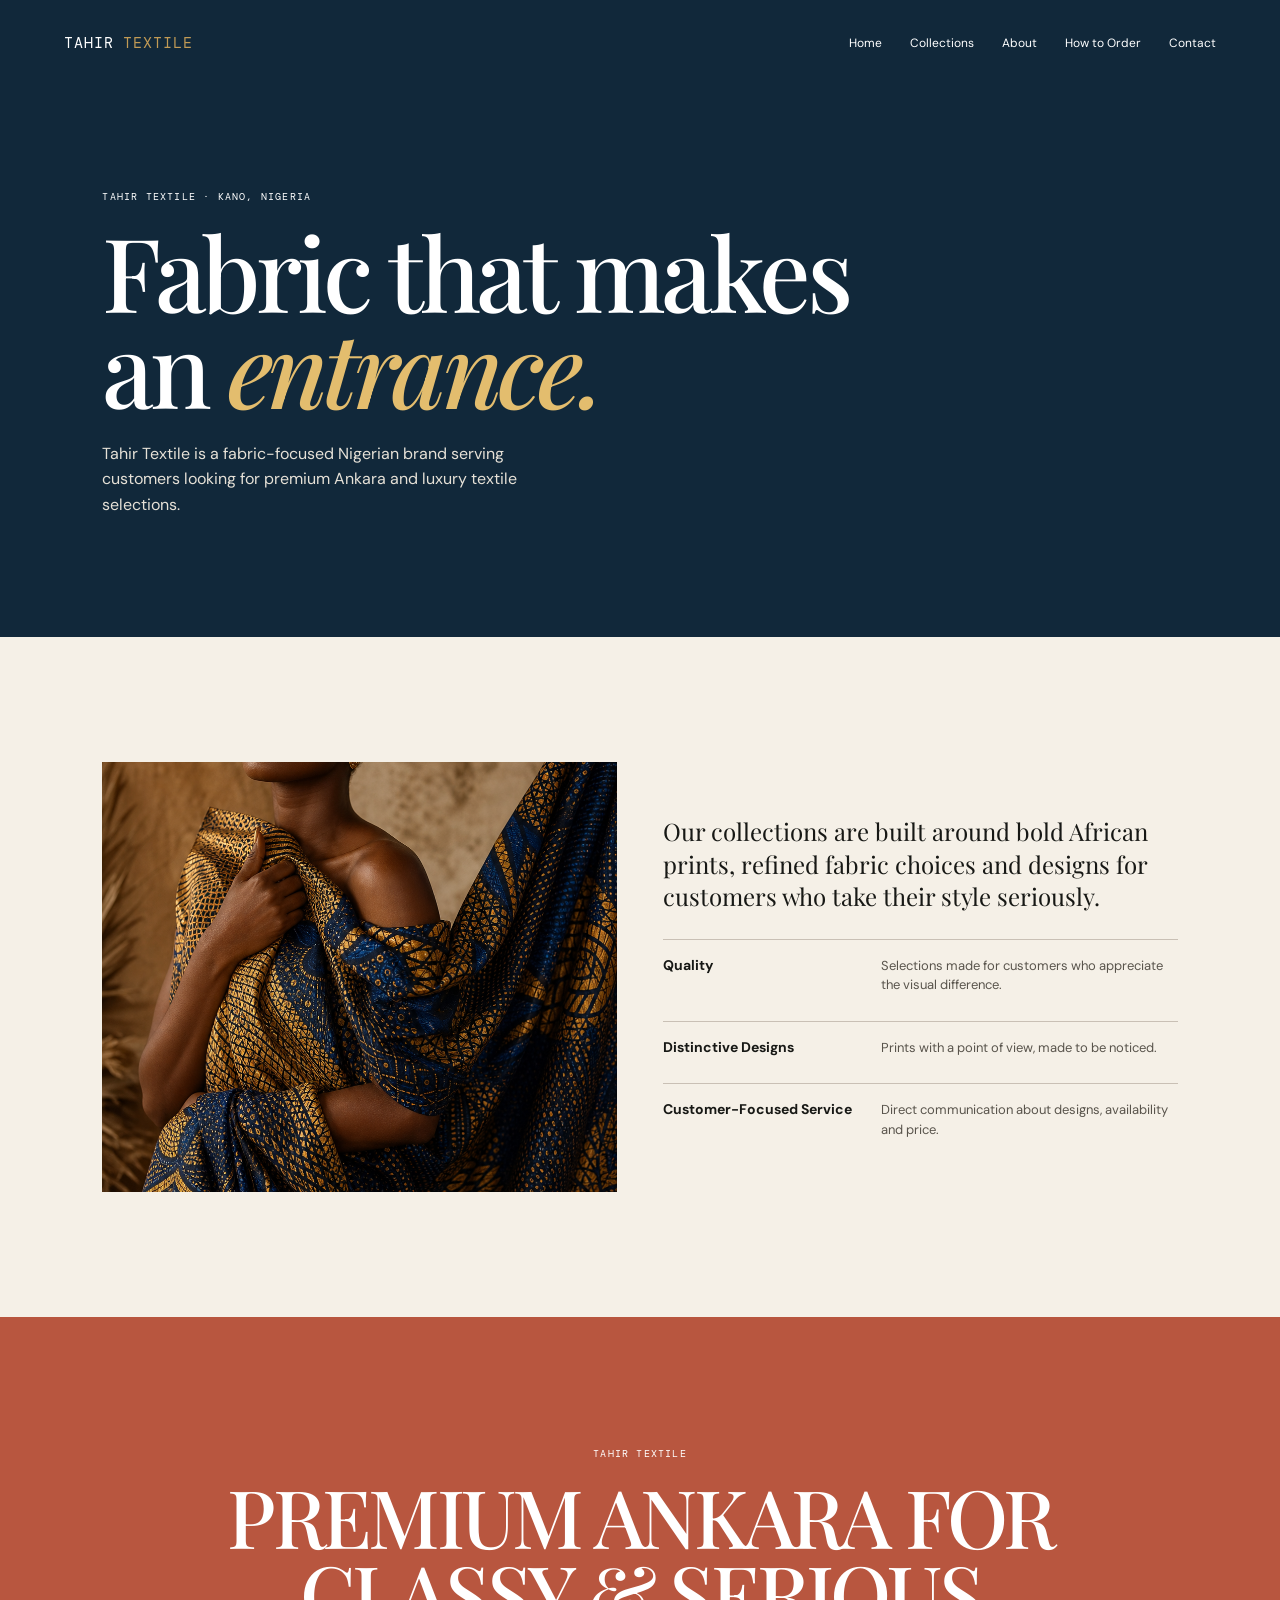
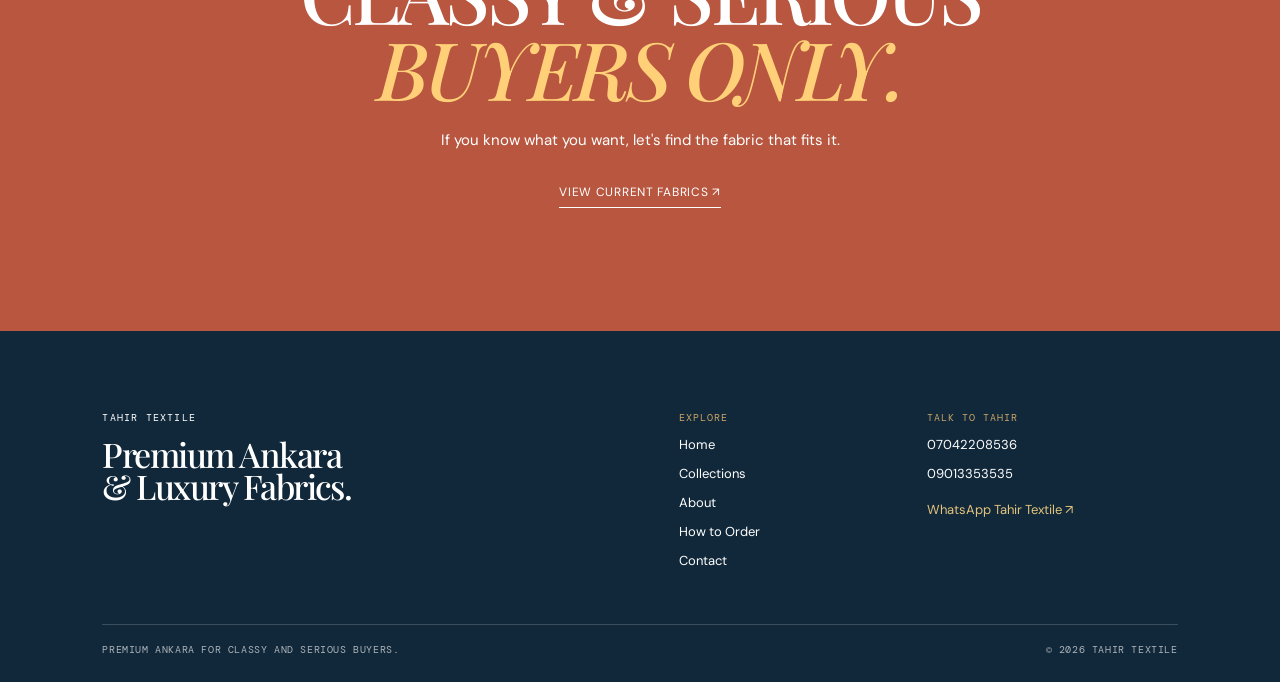
==== about.html @ 0019758d "Initial commit" ====
<!doctype html><html lang="en"><head><meta charset="utf-8"><meta name="viewport" content="width=device-width,initial-scale=1"><title>About | Tahir Textile</title><meta name="description" content="Learn about Tahir Textile's premium Ankara and luxury fabric point of view."><link rel="stylesheet" href="css/styles.css"></head><body><header class="header"><a href="index.html" class="brand">TAHIR <i>TEXTILE</i></a><nav class="desktop-nav"><a href="index.html">Home</a><a href="collections.html">Collections</a><a href="about.html">About</a><a href="how-to-order.html">How to Order</a><a href="contact.html">Contact</a></nav><button class="menu-button" aria-label="Open menu" aria-expanded="false"><b></b><b></b></button></header><div class="menu-layer"><aside class="mobile-menu"><div class="menu-top"><span class="brand">TAHIR <i>TEXTILE</i></span><button class="menu-close" aria-label="Close menu">×</button></div><nav><a href="index.html">Home <span>↗</span></a><a href="collections.html">Collections <span>↗</span></a><a href="about.html">About <span>↗</span></a><a href="how-to-order.html">How to Order <span>↗</span></a><a href="contact.html">Contact <span>↗</span></a></nav></aside></div><main><section class="page-hero"><p class="eyebrow">Tahir Textile · Kano, Nigeria</p><h1>Fabric that makes<br>an <em>entrance.</em></h1><p>Tahir Textile is a fabric-focused Nigerian brand serving customers looking for premium Ankara and luxury textile selections.</p></section><section class="about-grid"><div class="about-image"></div><div><p>Our collections are built around bold African prints, refined fabric choices and designs for customers who take their style seriously.</p><div class="belief"><b>Quality</b><span>Selections made for customers who appreciate the visual difference.</span></div><div class="belief"><b>Distinctive Designs</b><span>Prints with a point of view, made to be noticed.</span></div><div class="belief"><b>Customer-Focused Service</b><span>Direct communication about designs, availability and price.</span></div></div></section><section class="signature"><p class="eyebrow">Tahir Textile</p><h2>PREMIUM ANKARA FOR<br>CLASSY & SERIOUS<br><em>BUYERS ONLY.</em></h2><p>If you know what you want, let's find the fabric that fits it.</p><a class="text-link" href="collections.html">View current fabrics <span>↗</span></a></section></main><footer><div class="footer-main"><div><p class="eyebrow">TAHIR TEXTILE</p><h2>Premium Ankara<br>& Luxury Fabrics.</h2></div><div><p class="footer-label">Explore</p><a href="index.html">Home</a><a href="collections.html">Collections</a><a href="about.html">About</a><a href="how-to-order.html">How to Order</a><a href="contact.html">Contact</a></div><div><p class="footer-label">Talk to Tahir</p><a href="tel:07042208536">07042208536</a><a href="tel:09013353535">09013353535</a><a class="footer-wa" target="_blank" href="https://wa.me/2347042208536?text=Hello%20Tahir%20Textile%2C%20I%27m%20interested%20in%20your%20premium%20Ankara%20fabrics.%20Please%20send%20me%20your%20available%20designs%20and%20current%20prices.">WhatsApp Tahir Textile ↗</a></div></div><div class="footer-bottom"><span>Premium Ankara for classy and serious buyers.</span><span>© <span data-year></span> Tahir Textile</span></div></footer><script src="js/main.js"></script></body></html>
---- css/styles.css ----
@import url('https://fonts.googleapis.com/css2?family=DM+Mono&family=DM+Sans:wght@400;500;600&family=Playfair+Display:ital,wght@0,500;0,600;1,500;1,600&display=swap');

:root{--ink:#171815;--indigo:#11283a;--cream:#f5f0e7;--gold:#c29b55;--terra:#b8563f}*{box-sizing:border-box}html{scroll-behavior:smooth}body{margin:0;background:var(--cream);color:var(--ink);font-family:"DM Sans",sans-serif}a{color:inherit;text-decoration:none}h1,h2,h3,p{margin:0}h1,h2{font-family:"Playfair Display",serif;font-weight:500;line-height:.94;letter-spacing:-.045em}em{font-weight:500}.eyebrow{font:10px "DM Mono";text-transform:uppercase;letter-spacing:.12em}.header{height:86px;display:flex;align-items:center;justify-content:space-between;padding:0 clamp(22px,5vw,74px);position:fixed;z-index:10;width:100%;color:#fff;transition:.3s}.header.compact{height:65px;background:#102333e8;backdrop-filter:blur(12px)}.brand{font:15px "DM Mono";letter-spacing:.06em}.brand i{font-style:normal;color:var(--gold)}.desktop-nav{display:none;align-items:center;gap:28px;font-size:12px}.nav-cta,.button{display:inline-flex;align-items:center;justify-content:center;min-height:48px;padding:0 22px;font-size:11px;text-transform:uppercase;letter-spacing:.06em;transition:.25s}.nav-cta{border:1px solid #ffffff66}.nav-cta:hover,.button:hover{transform:translateY(-2px)}.menu-button{border:0;background:none;width:44px;height:44px;padding:10px;display:grid;gap:6px;align-content:center}.menu-button b{height:1px;background:#fff;width:100%;display:block}.menu-layer{position:fixed;inset:0;z-index:20;background:#0912199c;backdrop-filter:blur(16px)}.mobile-menu{height:100%;background:var(--cream);width:min(85%,360px);padding:26px;color:var(--ink);animation:menu .35s ease}.menu-top{display:flex;justify-content:space-between;align-items:center}.menu-top button{font:40px/1 "DM Sans";border:0;background:none}.mobile-menu nav{padding-top:68px;display:grid;gap:7px}.mobile-menu nav>a:not(.button){display:flex;justify-content:space-between;font:34px/1 "Playfair Display";padding:13px 0;border-bottom:1px solid #c9c0b1}.mobile-menu .button{margin-top:28px}.gold{background:var(--gold);color:#fff}.dark{background:var(--ink);color:#fff}.hero{background:var(--indigo);color:#fff;min-height:780px;position:relative;overflow:hidden;padding:121px 22px 45px;display:flex;align-items:flex-start}.hero-image{position:absolute;inset:0;background:linear-gradient(90deg,#10283ddd 5%,#10283a50 59%,#10283a08),url('../assets/images/garment-hero.png') center/cover}.hero-content{position:relative;max-width:780px}.hero h1{font-size:clamp(47px,8vw,112px);margin:18px 0 26px}.hero h1 em{color:#e7c77f}.intro{max-width:480px;font-size:15px;line-height:1.6;color:#f3eee8cf}.actions{display:flex;flex-wrap:wrap;align-items:center;gap:24px;margin-top:34px}.text-link{font-size:12px;text-transform:uppercase;letter-spacing:.06em;border-bottom:1px solid currentColor;padding-bottom:7px}.light{color:#fff}.statement,.featured,.about-grid{padding:86px 22px;display:grid;gap:46px}.statement h2,.section-head h2{font-size:clamp(39px,5.2vw,74px);margin-top:16px}.statement>div:last-child>p{font:20px/1.45 "Playfair Display";max-width:460px}.pillars{margin-top:38px;display:grid;gap:20px}.pillars b{font-size:13px;display:grid;gap:7px}.pillars span,.belief span{font-size:13px;font-weight:400;line-height:1.5;color:#59544c}.featured{background:#eee7dc}.section-head{display:flex;align-items:end;justify-content:space-between;gap:20px}.section-head .text-link{display:none}.lookbook-grid{display:grid;grid-template-columns:1fr;gap:22px}.fabric-card{background:var(--cream);overflow:hidden}.fabric-image{height:300px;background-image:url('../assets/images/garment-lookbook-grid.png');background-size:300% auto;transition:transform .6s}.fabric-card:hover .fabric-image{transform:scale(1.025)}.card-0 .fabric-image{background-position:0 0}.card-1 .fabric-image{background-position:50% 0}.card-2 .fabric-image{background-position:100% 0}.card-3 .fabric-image{background-position:0 100%}.card-4 .fabric-image{background-position:50% 100%}.card-5 .fabric-image{background-position:100% 100%}.fabric-copy{padding:20px}.fabric-copy p{font:10px "DM Mono";letter-spacing:.09em;text-transform:uppercase;color:#766f65}.fabric-copy h3{font:26px "Playfair Display";margin:7px 0}.fabric-copy span{font-size:12px;color:#746e65}.fabric-copy a{display:flex;justify-content:space-between;margin-top:22px;border-top:1px solid #d2c8bb;padding-top:13px;font-size:11px;text-transform:uppercase;letter-spacing:.04em}.signature{background:var(--terra);color:#fff;padding:100px 22px;text-align:center}.signature h2{font-size:clamp(40px,6.3vw,86px);margin:18px auto 24px}.signature h2 em{color:#ffd078}.signature>p:not(.eyebrow){font-size:15px;margin-bottom:30px}.wholesale{display:grid;background:#d8c5aa}.wholesale-art{min-height:335px;background:linear-gradient(#10283a20,#10283a20),url('../assets/images/garment-wholesale.png') center/cover}.wholesale>div:last-child{padding:55px 22px}.wholesale h2{font-size:52px;margin:14px 0 18px}.wholesale p:not(.eyebrow){max-width:390px;line-height:1.55;margin-bottom:27px}.social{padding:85px 22px}.social h2{font-size:48px;margin:12px 0}.social>p:not(.eyebrow){max-width:470px;line-height:1.55}.social>div{margin-top:38px;border-top:1px solid #cfc6b9}.social span{display:block;border-bottom:1px solid #cfc6b9;padding:15px 0;font:11px "DM Mono";text-transform:uppercase}footer{background:var(--indigo);color:#fff;padding:56px 22px 22px}.footer-main{display:grid;gap:45px}.footer-main h2{font-size:34px;margin-top:15px}.footer-main>div:not(:first-child){display:grid;align-content:start;gap:12px;font-size:13px}.footer-label{color:#c9a466;font:10px "DM Mono";text-transform:uppercase;letter-spacing:.1em}.footer-wa{color:#e3c47c;margin-top:7px}.footer-bottom{font:10px "DM Mono";text-transform:uppercase;letter-spacing:.06em;border-top:1px solid #ffffff2d;margin-top:55px;padding-top:18px;display:flex;justify-content:space-between;gap:18px;color:#ffffffa6}.page-hero{background:var(--indigo);color:#fff;padding:150px 22px 80px}.page-hero h1,.contact-page h1,.detail h1{font-size:clamp(50px,8vw,109px);margin:20px 0 25px}.page-hero h1 em,.contact-page em,.detail em{color:#e3bd6e}.page-hero>p:last-child{max-width:460px;line-height:1.6;color:#e6e1d7}.catalogue{padding:30px 22px 80px}.catalogue-note{font:10px "DM Mono";text-transform:uppercase;letter-spacing:.06em;display:flex;justify-content:space-between;padding-bottom:22px;border-bottom:1px solid #cfc6b9;margin-bottom:26px}.about-grid{padding-top:70px}.about-image{min-height:430px;background:url('../assets/images/garment-about.png') center/cover}.about-grid>div:last-child>p{font:24px/1.35 "Playfair Display"}.belief{border-top:1px solid #c9c0b5;margin-top:26px;padding-top:16px;display:grid;grid-template-columns:1fr 1.5fr;gap:20px;font-size:14px}.steps{padding:40px 22px 90px;max-width:1050px;margin:auto}.steps article{border-top:1px solid #bdb3a5;padding:24px 0;display:grid;grid-template-columns:45px 1fr;gap:10px}.steps article span{font:11px "DM Mono";grid-row:span 2;color:#9e7d3c}.steps h2{font-size:31px}.steps p{grid-column:2;line-height:1.5;max-width:420px;color:#59544c}.steps .button{margin-top:24px}.contact-page{background:var(--indigo);color:#fff;padding:160px 22px 85px}.contact-page>p:not(.eyebrow){max-width:460px;line-height:1.6;color:#e5dfd3}.contact-grid{display:grid;gap:18px;margin-top:45px}.contact-grid article{border-top:1px solid #ffffff55;padding-top:15px;display:grid;gap:14px}.contact-grid span{font:10px "DM Mono";text-transform:uppercase;color:#dcbb78}.contact-grid article>a:first-of-type{font:32px "Playfair Display"}.contact-grid article>a:last-child{font-size:11px;text-transform:uppercase;letter-spacing:.06em}.detail{display:grid;padding-top:86px}.detail-image{height:55vh;min-height:420px;background:url('../assets/images/garment-detail.png') center/cover}.detail>div:last-child{padding:55px 22px 85px}.detail>div>p:not(.eyebrow){max-width:410px;line-height:1.6;margin-bottom:22px}.availability{font-size:13px;border-top:1px solid #c9c0b5;padding-top:15px}.detail .button{margin-top:16px}@keyframes menu{from{transform:translateX(-100%)}to{transform:translateX(0)}}@media(min-width:760px){.desktop-nav{display:flex}.menu-button{display:none}.hero{padding:136px clamp(48px,8vw,120px) 70px;min-height:850px}.statement,.featured,.about-grid{padding:125px clamp(48px,8vw,120px)}.statement{grid-template-columns:1.1fr 1fr;gap:12vw}.lookbook-grid{grid-template-columns:repeat(3,1fr)}.fabric-card:nth-child(2),.fabric-card:nth-child(5){margin-top:52px}.fabric-image{height:360px}.section-head .text-link{display:inline}.signature{padding:130px 40px}.wholesale{grid-template-columns:1.05fr 1fr}.wholesale-art{min-height:560px}.wholesale>div:last-child{padding:90px clamp(48px,7vw,110px)}.social{padding:120px clamp(48px,8vw,120px)}footer{padding:80px clamp(48px,8vw,120px) 26px}.footer-main{grid-template-columns:1.7fr .65fr .8fr}.page-hero{padding:190px clamp(48px,8vw,120px) 120px}.catalogue{padding:38px clamp(48px,8vw,120px) 120px}.about-grid{grid-template-columns:1fr 1fr;align-items:center}.steps{padding-top:85px}.steps article{grid-template-columns:100px 1fr 1.15fr;align-items:baseline;padding:33px 0}.steps article span{grid-row:auto}.steps p{grid-column:3}.contact-page{padding:190px clamp(48px,8vw,120px) 120px}.contact-grid{grid-template-columns:1fr 1fr;gap:60px}.detail{grid-template-columns:1fr 1fr;min-height:100vh}.detail-image{height:auto}.detail>div:last-child{padding:150px 12% 80px}}@media(prefers-reduced-motion:reduce){*,*:before,*:after{animation-duration:.01ms!important;transition-duration:.01ms!important;scroll-behavior:auto!important}}
.menu-layer{display:none}.menu-layer.is-open{display:block}.featured .card-0 .fabric-image{background-image:url('../assets/images/home-indigo.png');background-size:cover;background-position:center}.featured .card-1 .fabric-image{background-image:url('../assets/images/home-terracotta.png');background-size:cover;background-position:center}.featured .card-2 .fabric-image{background-image:url('../assets/images/home-gold.png');background-size:cover;background-position:center}.catalogue .card-0 .fabric-image{background-image:url('../assets/images/catalogue-indigo.png');background-size:cover;background-position:center}.catalogue .card-1 .fabric-image{background-image:url('../assets/images/catalogue-terracotta.png');background-size:cover;background-position:center}.catalogue .card-2 .fabric-image{background-image:url('../assets/images/catalogue-gold.png');background-size:cover;background-position:center}.catalogue .card-3 .fabric-image{background-image:url('../assets/images/catalogue-night.png');background-size:cover;background-position:center}.catalogue .card-4 .fabric-image{background-image:url('../assets/images/catalogue-mosaic.png');background-size:cover;background-position:center}.catalogue .card-5 .fabric-image{background-image:url('../assets/images/catalogue-royal.png');background-size:cover;background-position:center}
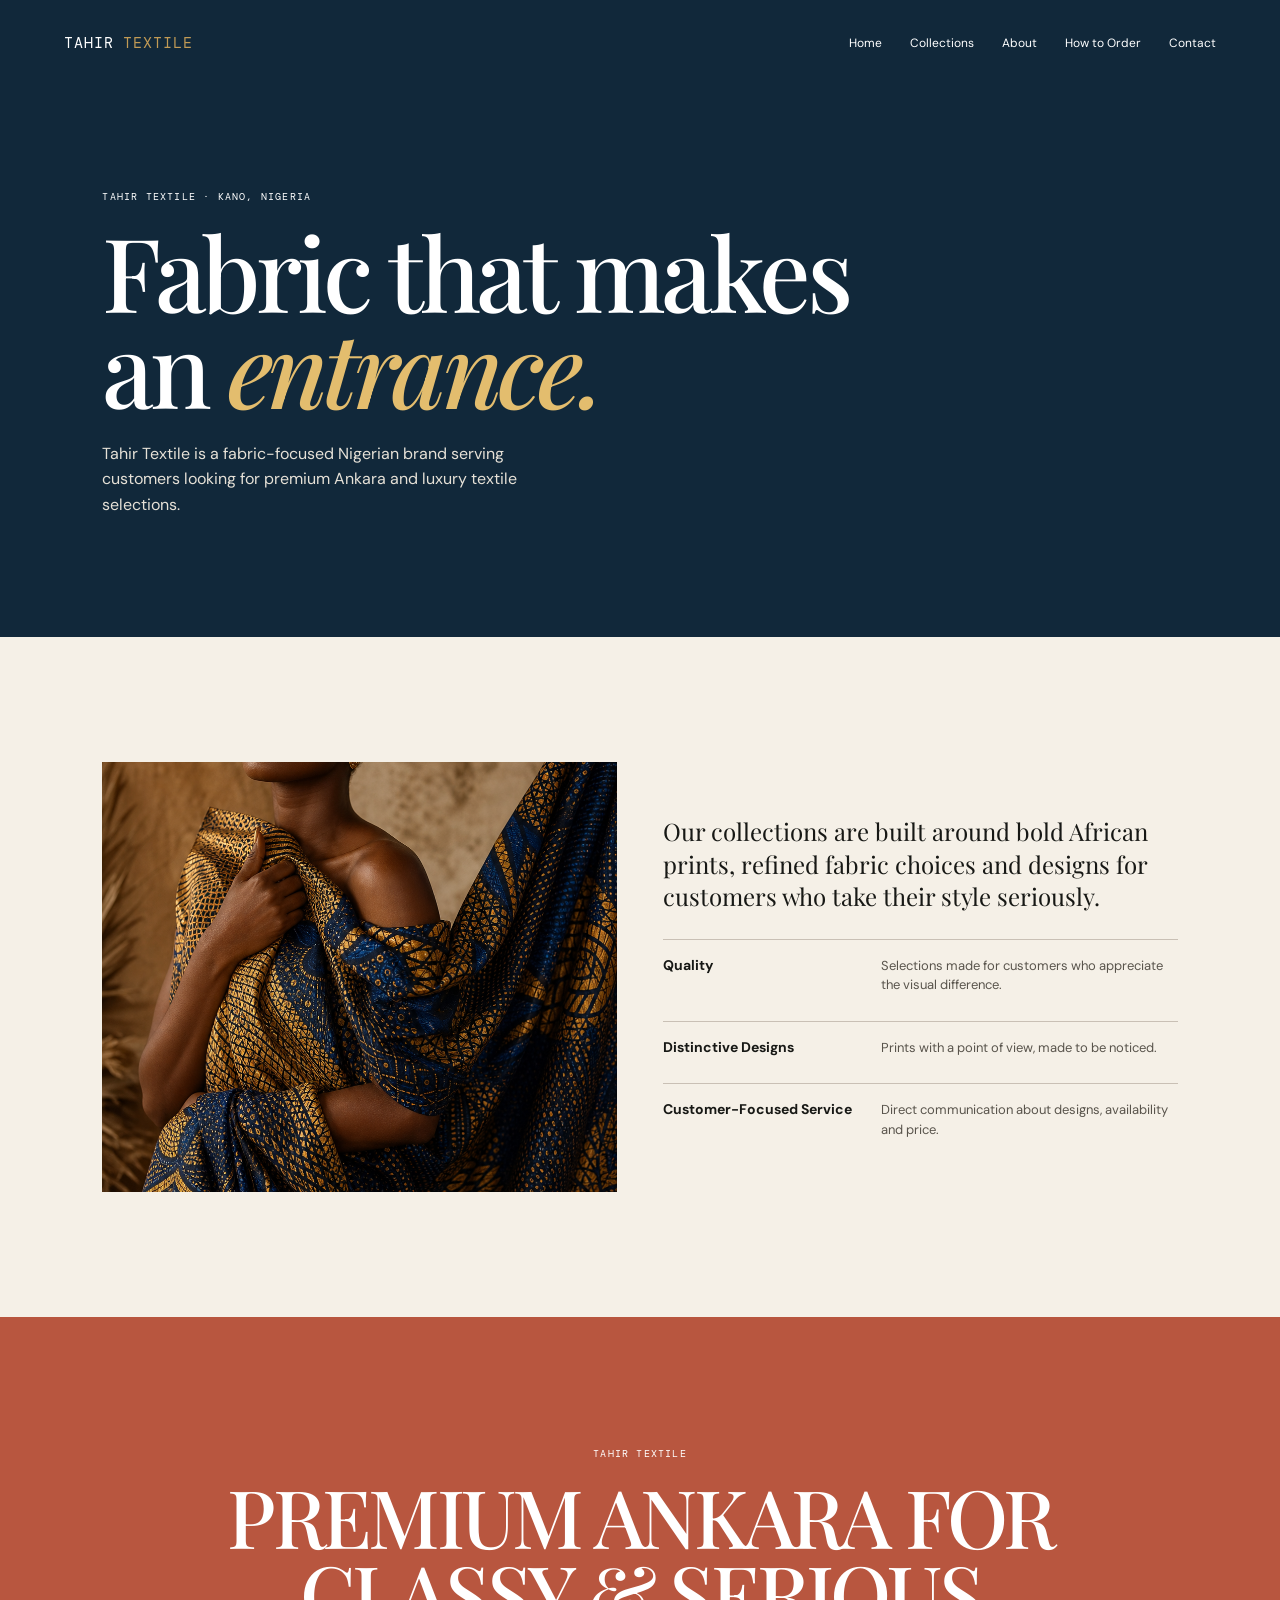
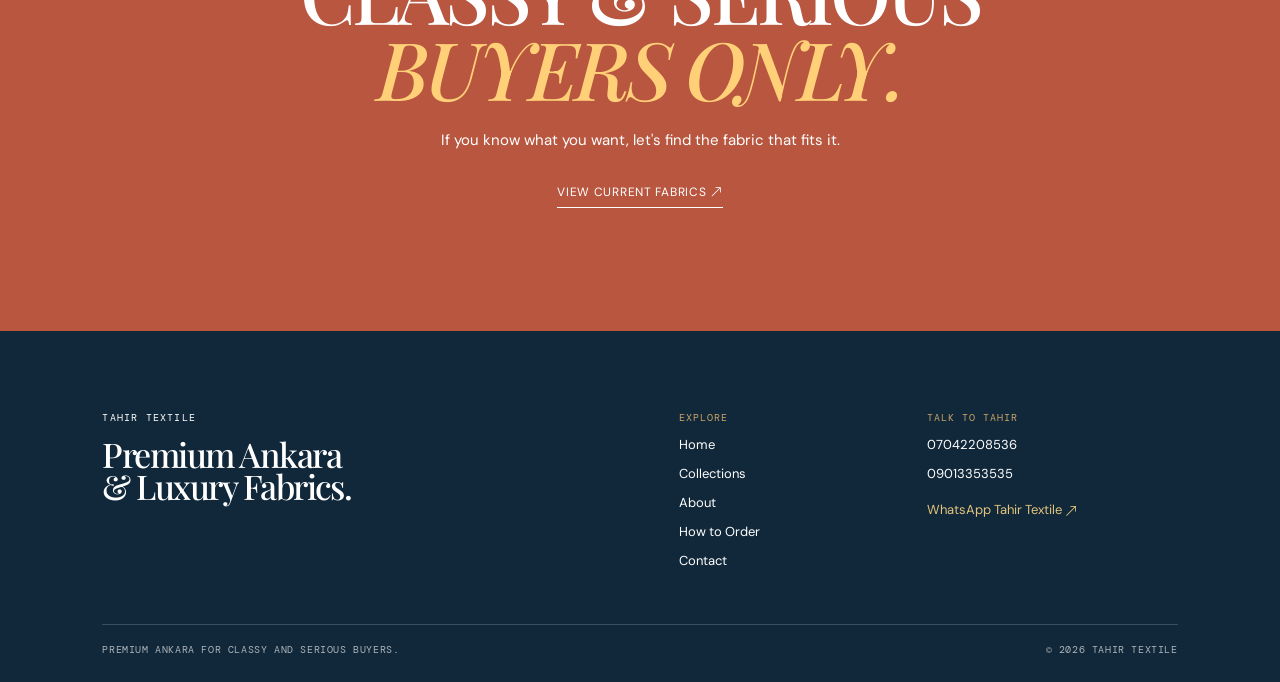
==== commit 49f0c9d4: "Update" ====
--- a/about.html
+++ b/about.html
@@ -1 +1 @@
-<!doctype html><html lang="en"><head><meta charset="utf-8"><meta name="viewport" content="width=device-width,initial-scale=1"><title>About | Tahir Textile</title><meta name="description" content="Learn about Tahir Textile's premium Ankara and luxury fabric point of view."><link rel="stylesheet" href="css/styles.css"></head><body><header class="header"><a href="index.html" class="brand">TAHIR <i>TEXTILE</i></a><nav class="desktop-nav"><a href="index.html">Home</a><a href="collections.html">Collections</a><a href="about.html">About</a><a href="how-to-order.html">How to Order</a><a href="contact.html">Contact</a></nav><button class="menu-button" aria-label="Open menu" aria-expanded="false"><b></b><b></b></button></header><div class="menu-layer"><aside class="mobile-menu"><div class="menu-top"><span class="brand">TAHIR <i>TEXTILE</i></span><button class="menu-close" aria-label="Close menu">×</button></div><nav><a href="index.html">Home <span>↗</span></a><a href="collections.html">Collections <span>↗</span></a><a href="about.html">About <span>↗</span></a><a href="how-to-order.html">How to Order <span>↗</span></a><a href="contact.html">Contact <span>↗</span></a></nav></aside></div><main><section class="page-hero"><p class="eyebrow">Tahir Textile · Kano, Nigeria</p><h1>Fabric that makes<br>an <em>entrance.</em></h1><p>Tahir Textile is a fabric-focused Nigerian brand serving customers looking for premium Ankara and luxury textile selections.</p></section><section class="about-grid"><div class="about-image"></div><div><p>Our collections are built around bold African prints, refined fabric choices and designs for customers who take their style seriously.</p><div class="belief"><b>Quality</b><span>Selections made for customers who appreciate the visual difference.</span></div><div class="belief"><b>Distinctive Designs</b><span>Prints with a point of view, made to be noticed.</span></div><div class="belief"><b>Customer-Focused Service</b><span>Direct communication about designs, availability and price.</span></div></div></section><section class="signature"><p class="eyebrow">Tahir Textile</p><h2>PREMIUM ANKARA FOR<br>CLASSY & SERIOUS<br><em>BUYERS ONLY.</em></h2><p>If you know what you want, let's find the fabric that fits it.</p><a class="text-link" href="collections.html">View current fabrics <span>↗</span></a></section></main><footer><div class="footer-main"><div><p class="eyebrow">TAHIR TEXTILE</p><h2>Premium Ankara<br>& Luxury Fabrics.</h2></div><div><p class="footer-label">Explore</p><a href="index.html">Home</a><a href="collections.html">Collections</a><a href="about.html">About</a><a href="how-to-order.html">How to Order</a><a href="contact.html">Contact</a></div><div><p class="footer-label">Talk to Tahir</p><a href="tel:07042208536">07042208536</a><a href="tel:09013353535">09013353535</a><a class="footer-wa" target="_blank" href="https://wa.me/2347042208536?text=Hello%20Tahir%20Textile%2C%20I%27m%20interested%20in%20your%20premium%20Ankara%20fabrics.%20Please%20send%20me%20your%20available%20designs%20and%20current%20prices.">WhatsApp Tahir Textile ↗</a></div></div><div class="footer-bottom"><span>Premium Ankara for classy and serious buyers.</span><span>© <span data-year></span> Tahir Textile</span></div></footer><script src="js/main.js"></script></body></html>
+<!doctype html><html lang="en"><head><meta charset="utf-8"><meta name="viewport" content="width=device-width,initial-scale=1"><title>About | Tahir Textile</title><meta name="description" content="Learn about Tahir Textile's premium Ankara and luxury fabric point of view."><link rel="stylesheet" href="css/styles.css"><link rel="stylesheet" href="https://cdn.jsdelivr.net/npm/bootstrap-icons@1.11.3/font/bootstrap-icons.min.css"></head><body><header class="header"><a href="index.html" class="brand">TAHIR <i>TEXTILE</i></a><nav class="desktop-nav"><a href="index.html">Home</a><a href="collections.html">Collections</a><a href="about.html">About</a><a href="how-to-order.html">How to Order</a><a href="contact.html">Contact</a></nav><button class="menu-button" aria-label="Open menu" aria-expanded="false"><b></b><b></b></button></header><div class="menu-layer"><aside class="mobile-menu"><div class="menu-top"><span class="brand">TAHIR <i>TEXTILE</i></span><button class="menu-close" aria-label="Close menu"><i class="bi bi-x-lg" aria-hidden="true"></i></button></div><nav><a href="index.html">Home <span><i class="bi bi-arrow-up-right" aria-hidden="true"></i></span></a><a href="collections.html">Collections <span><i class="bi bi-arrow-up-right" aria-hidden="true"></i></span></a><a href="about.html">About <span><i class="bi bi-arrow-up-right" aria-hidden="true"></i></span></a><a href="how-to-order.html">How to Order <span><i class="bi bi-arrow-up-right" aria-hidden="true"></i></span></a><a href="contact.html">Contact <span><i class="bi bi-arrow-up-right" aria-hidden="true"></i></span></a></nav></aside></div><main><section class="page-hero"><p class="eyebrow">Tahir Textile · Kano, Nigeria</p><h1>Fabric that makes<br>an <em>entrance.</em></h1><p>Tahir Textile is a fabric-focused Nigerian brand serving customers looking for premium Ankara and luxury textile selections.</p></section><section class="about-grid"><div class="about-image"></div><div><p>Our collections are built around bold African prints, refined fabric choices and designs for customers who take their style seriously.</p><div class="belief"><b>Quality</b><span>Selections made for customers who appreciate the visual difference.</span></div><div class="belief"><b>Distinctive Designs</b><span>Prints with a point of view, made to be noticed.</span></div><div class="belief"><b>Customer-Focused Service</b><span>Direct communication about designs, availability and price.</span></div></div></section><section class="signature"><p class="eyebrow">Tahir Textile</p><h2>PREMIUM ANKARA FOR<br>CLASSY & SERIOUS<br><em>BUYERS ONLY.</em></h2><p>If you know what you want, let's find the fabric that fits it.</p><a class="text-link" href="collections.html">View current fabrics <span><i class="bi bi-arrow-up-right" aria-hidden="true"></i></span></a></section></main><footer><div class="footer-main"><div><p class="eyebrow">TAHIR TEXTILE</p><h2>Premium Ankara<br>& Luxury Fabrics.</h2></div><div><p class="footer-label">Explore</p><a href="index.html">Home</a><a href="collections.html">Collections</a><a href="about.html">About</a><a href="how-to-order.html">How to Order</a><a href="contact.html">Contact</a></div><div><p class="footer-label">Talk to Tahir</p><a href="tel:07042208536">07042208536</a><a href="tel:09013353535">09013353535</a><a class="footer-wa" target="_blank" href="https://wa.me/2347042208536?text=Hello%20Tahir%20Textile%2C%20I%27m%20interested%20in%20your%20premium%20Ankara%20fabrics.%20Please%20send%20me%20your%20available%20designs%20and%20current%20prices.">WhatsApp Tahir Textile <i class="bi bi-arrow-up-right" aria-hidden="true"></i></a></div></div><div class="footer-bottom"><span>Premium Ankara for classy and serious buyers.</span><span>© <span data-year></span> Tahir Textile</span></div></footer><script src="js/main.js"></script></body></html>
--- a/css/styles.css
+++ b/css/styles.css
@@ -1,4 +1,4 @@
 @import url('https://fonts.googleapis.com/css2?family=DM+Mono&family=DM+Sans:wght@400;500;600&family=Playfair+Display:ital,wght@0,500;0,600;1,500;1,600&display=swap');
 
-:root{--ink:#171815;--indigo:#11283a;--cream:#f5f0e7;--gold:#c29b55;--terra:#b8563f}*{box-sizing:border-box}html{scroll-behavior:smooth}body{margin:0;background:var(--cream);color:var(--ink);font-family:"DM Sans",sans-serif}a{color:inherit;text-decoration:none}h1,h2,h3,p{margin:0}h1,h2{font-family:"Playfair Display",serif;font-weight:500;line-height:.94;letter-spacing:-.045em}em{font-weight:500}.eyebrow{font:10px "DM Mono";text-transform:uppercase;letter-spacing:.12em}.header{height:86px;display:flex;align-items:center;justify-content:space-between;padding:0 clamp(22px,5vw,74px);position:fixed;z-index:10;width:100%;color:#fff;transition:.3s}.header.compact{height:65px;background:#102333e8;backdrop-filter:blur(12px)}.brand{font:15px "DM Mono";letter-spacing:.06em}.brand i{font-style:normal;color:var(--gold)}.desktop-nav{display:none;align-items:center;gap:28px;font-size:12px}.nav-cta,.button{display:inline-flex;align-items:center;justify-content:center;min-height:48px;padding:0 22px;font-size:11px;text-transform:uppercase;letter-spacing:.06em;transition:.25s}.nav-cta{border:1px solid #ffffff66}.nav-cta:hover,.button:hover{transform:translateY(-2px)}.menu-button{border:0;background:none;width:44px;height:44px;padding:10px;display:grid;gap:6px;align-content:center}.menu-button b{height:1px;background:#fff;width:100%;display:block}.menu-layer{position:fixed;inset:0;z-index:20;background:#0912199c;backdrop-filter:blur(16px)}.mobile-menu{height:100%;background:var(--cream);width:min(85%,360px);padding:26px;color:var(--ink);animation:menu .35s ease}.menu-top{display:flex;justify-content:space-between;align-items:center}.menu-top button{font:40px/1 "DM Sans";border:0;background:none}.mobile-menu nav{padding-top:68px;display:grid;gap:7px}.mobile-menu nav>a:not(.button){display:flex;justify-content:space-between;font:34px/1 "Playfair Display";padding:13px 0;border-bottom:1px solid #c9c0b1}.mobile-menu .button{margin-top:28px}.gold{background:var(--gold);color:#fff}.dark{background:var(--ink);color:#fff}.hero{background:var(--indigo);color:#fff;min-height:780px;position:relative;overflow:hidden;padding:121px 22px 45px;display:flex;align-items:flex-start}.hero-image{position:absolute;inset:0;background:linear-gradient(90deg,#10283ddd 5%,#10283a50 59%,#10283a08),url('../assets/images/garment-hero.png') center/cover}.hero-content{position:relative;max-width:780px}.hero h1{font-size:clamp(47px,8vw,112px);margin:18px 0 26px}.hero h1 em{color:#e7c77f}.intro{max-width:480px;font-size:15px;line-height:1.6;color:#f3eee8cf}.actions{display:flex;flex-wrap:wrap;align-items:center;gap:24px;margin-top:34px}.text-link{font-size:12px;text-transform:uppercase;letter-spacing:.06em;border-bottom:1px solid currentColor;padding-bottom:7px}.light{color:#fff}.statement,.featured,.about-grid{padding:86px 22px;display:grid;gap:46px}.statement h2,.section-head h2{font-size:clamp(39px,5.2vw,74px);margin-top:16px}.statement>div:last-child>p{font:20px/1.45 "Playfair Display";max-width:460px}.pillars{margin-top:38px;display:grid;gap:20px}.pillars b{font-size:13px;display:grid;gap:7px}.pillars span,.belief span{font-size:13px;font-weight:400;line-height:1.5;color:#59544c}.featured{background:#eee7dc}.section-head{display:flex;align-items:end;justify-content:space-between;gap:20px}.section-head .text-link{display:none}.lookbook-grid{display:grid;grid-template-columns:1fr;gap:22px}.fabric-card{background:var(--cream);overflow:hidden}.fabric-image{height:300px;background-image:url('../assets/images/garment-lookbook-grid.png');background-size:300% auto;transition:transform .6s}.fabric-card:hover .fabric-image{transform:scale(1.025)}.card-0 .fabric-image{background-position:0 0}.card-1 .fabric-image{background-position:50% 0}.card-2 .fabric-image{background-position:100% 0}.card-3 .fabric-image{background-position:0 100%}.card-4 .fabric-image{background-position:50% 100%}.card-5 .fabric-image{background-position:100% 100%}.fabric-copy{padding:20px}.fabric-copy p{font:10px "DM Mono";letter-spacing:.09em;text-transform:uppercase;color:#766f65}.fabric-copy h3{font:26px "Playfair Display";margin:7px 0}.fabric-copy span{font-size:12px;color:#746e65}.fabric-copy a{display:flex;justify-content:space-between;margin-top:22px;border-top:1px solid #d2c8bb;padding-top:13px;font-size:11px;text-transform:uppercase;letter-spacing:.04em}.signature{background:var(--terra);color:#fff;padding:100px 22px;text-align:center}.signature h2{font-size:clamp(40px,6.3vw,86px);margin:18px auto 24px}.signature h2 em{color:#ffd078}.signature>p:not(.eyebrow){font-size:15px;margin-bottom:30px}.wholesale{display:grid;background:#d8c5aa}.wholesale-art{min-height:335px;background:linear-gradient(#10283a20,#10283a20),url('../assets/images/garment-wholesale.png') center/cover}.wholesale>div:last-child{padding:55px 22px}.wholesale h2{font-size:52px;margin:14px 0 18px}.wholesale p:not(.eyebrow){max-width:390px;line-height:1.55;margin-bottom:27px}.social{padding:85px 22px}.social h2{font-size:48px;margin:12px 0}.social>p:not(.eyebrow){max-width:470px;line-height:1.55}.social>div{margin-top:38px;border-top:1px solid #cfc6b9}.social span{display:block;border-bottom:1px solid #cfc6b9;padding:15px 0;font:11px "DM Mono";text-transform:uppercase}footer{background:var(--indigo);color:#fff;padding:56px 22px 22px}.footer-main{display:grid;gap:45px}.footer-main h2{font-size:34px;margin-top:15px}.footer-main>div:not(:first-child){display:grid;align-content:start;gap:12px;font-size:13px}.footer-label{color:#c9a466;font:10px "DM Mono";text-transform:uppercase;letter-spacing:.1em}.footer-wa{color:#e3c47c;margin-top:7px}.footer-bottom{font:10px "DM Mono";text-transform:uppercase;letter-spacing:.06em;border-top:1px solid #ffffff2d;margin-top:55px;padding-top:18px;display:flex;justify-content:space-between;gap:18px;color:#ffffffa6}.page-hero{background:var(--indigo);color:#fff;padding:150px 22px 80px}.page-hero h1,.contact-page h1,.detail h1{font-size:clamp(50px,8vw,109px);margin:20px 0 25px}.page-hero h1 em,.contact-page em,.detail em{color:#e3bd6e}.page-hero>p:last-child{max-width:460px;line-height:1.6;color:#e6e1d7}.catalogue{padding:30px 22px 80px}.catalogue-note{font:10px "DM Mono";text-transform:uppercase;letter-spacing:.06em;display:flex;justify-content:space-between;padding-bottom:22px;border-bottom:1px solid #cfc6b9;margin-bottom:26px}.about-grid{padding-top:70px}.about-image{min-height:430px;background:url('../assets/images/garment-about.png') center/cover}.about-grid>div:last-child>p{font:24px/1.35 "Playfair Display"}.belief{border-top:1px solid #c9c0b5;margin-top:26px;padding-top:16px;display:grid;grid-template-columns:1fr 1.5fr;gap:20px;font-size:14px}.steps{padding:40px 22px 90px;max-width:1050px;margin:auto}.steps article{border-top:1px solid #bdb3a5;padding:24px 0;display:grid;grid-template-columns:45px 1fr;gap:10px}.steps article span{font:11px "DM Mono";grid-row:span 2;color:#9e7d3c}.steps h2{font-size:31px}.steps p{grid-column:2;line-height:1.5;max-width:420px;color:#59544c}.steps .button{margin-top:24px}.contact-page{background:var(--indigo);color:#fff;padding:160px 22px 85px}.contact-page>p:not(.eyebrow){max-width:460px;line-height:1.6;color:#e5dfd3}.contact-grid{display:grid;gap:18px;margin-top:45px}.contact-grid article{border-top:1px solid #ffffff55;padding-top:15px;display:grid;gap:14px}.contact-grid span{font:10px "DM Mono";text-transform:uppercase;color:#dcbb78}.contact-grid article>a:first-of-type{font:32px "Playfair Display"}.contact-grid article>a:last-child{font-size:11px;text-transform:uppercase;letter-spacing:.06em}.detail{display:grid;padding-top:86px}.detail-image{height:55vh;min-height:420px;background:url('../assets/images/garment-detail.png') center/cover}.detail>div:last-child{padding:55px 22px 85px}.detail>div>p:not(.eyebrow){max-width:410px;line-height:1.6;margin-bottom:22px}.availability{font-size:13px;border-top:1px solid #c9c0b5;padding-top:15px}.detail .button{margin-top:16px}@keyframes menu{from{transform:translateX(-100%)}to{transform:translateX(0)}}@media(min-width:760px){.desktop-nav{display:flex}.menu-button{display:none}.hero{padding:136px clamp(48px,8vw,120px) 70px;min-height:850px}.statement,.featured,.about-grid{padding:125px clamp(48px,8vw,120px)}.statement{grid-template-columns:1.1fr 1fr;gap:12vw}.lookbook-grid{grid-template-columns:repeat(3,1fr)}.fabric-card:nth-child(2),.fabric-card:nth-child(5){margin-top:52px}.fabric-image{height:360px}.section-head .text-link{display:inline}.signature{padding:130px 40px}.wholesale{grid-template-columns:1.05fr 1fr}.wholesale-art{min-height:560px}.wholesale>div:last-child{padding:90px clamp(48px,7vw,110px)}.social{padding:120px clamp(48px,8vw,120px)}footer{padding:80px clamp(48px,8vw,120px) 26px}.footer-main{grid-template-columns:1.7fr .65fr .8fr}.page-hero{padding:190px clamp(48px,8vw,120px) 120px}.catalogue{padding:38px clamp(48px,8vw,120px) 120px}.about-grid{grid-template-columns:1fr 1fr;align-items:center}.steps{padding-top:85px}.steps article{grid-template-columns:100px 1fr 1.15fr;align-items:baseline;padding:33px 0}.steps article span{grid-row:auto}.steps p{grid-column:3}.contact-page{padding:190px clamp(48px,8vw,120px) 120px}.contact-grid{grid-template-columns:1fr 1fr;gap:60px}.detail{grid-template-columns:1fr 1fr;min-height:100vh}.detail-image{height:auto}.detail>div:last-child{padding:150px 12% 80px}}@media(prefers-reduced-motion:reduce){*,*:before,*:after{animation-duration:.01ms!important;transition-duration:.01ms!important;scroll-behavior:auto!important}}
-.menu-layer{display:none}.menu-layer.is-open{display:block}.featured .card-0 .fabric-image{background-image:url('../assets/images/home-indigo.png');background-size:cover;background-position:center}.featured .card-1 .fabric-image{background-image:url('../assets/images/home-terracotta.png');background-size:cover;background-position:center}.featured .card-2 .fabric-image{background-image:url('../assets/images/home-gold.png');background-size:cover;background-position:center}.catalogue .card-0 .fabric-image{background-image:url('../assets/images/catalogue-indigo.png');background-size:cover;background-position:center}.catalogue .card-1 .fabric-image{background-image:url('../assets/images/catalogue-terracotta.png');background-size:cover;background-position:center}.catalogue .card-2 .fabric-image{background-image:url('../assets/images/catalogue-gold.png');background-size:cover;background-position:center}.catalogue .card-3 .fabric-image{background-image:url('../assets/images/catalogue-night.png');background-size:cover;background-position:center}.catalogue .card-4 .fabric-image{background-image:url('../assets/images/catalogue-mosaic.png');background-size:cover;background-position:center}.catalogue .card-5 .fabric-image{background-image:url('../assets/images/catalogue-royal.png');background-size:cover;background-position:center}+:root{--ink:#171815;--indigo:#11283a;--cream:#f5f0e7;--gold:#c29b55;--terra:#b8563f}*{box-sizing:border-box}html{scroll-behavior:smooth}body{margin:0;background:var(--cream);color:var(--ink);font-family:"DM Sans",sans-serif}a{color:inherit;text-decoration:none}h1,h2,h3,p{margin:0}h1,h2{font-family:"Playfair Display",serif;font-weight:500;line-height:.94;letter-spacing:-.045em}em{font-weight:500}.eyebrow{font:10px "DM Mono";text-transform:uppercase;letter-spacing:.12em}.header{height:86px;display:flex;align-items:center;justify-content:space-between;padding:0 clamp(22px,5vw,74px);position:fixed;z-index:10;width:100%;color:#fff;transition:.3s}.header.compact{height:65px;background:#102333e8;backdrop-filter:blur(12px)}.brand{font:15px "DM Mono";letter-spacing:.06em}.brand i{font-style:normal;color:var(--gold)}.desktop-nav{display:none;align-items:center;gap:28px;font-size:12px}.nav-cta,.button{display:inline-flex;align-items:center;justify-content:center;min-height:48px;padding:0 22px;font-size:11px;text-transform:uppercase;letter-spacing:.06em;transition:.25s}.nav-cta{border:1px solid #ffffff66}.nav-cta:hover,.button:hover{transform:translateY(-2px)}.menu-button{border:0;background:none;width:44px;height:44px;padding:10px;display:grid;gap:6px;align-content:center}.menu-button b{height:1px;background:#fff;width:100%;display:block}.menu-layer{position:fixed;inset:0;z-index:20;background:#0912199c;backdrop-filter:blur(16px)}.mobile-menu{height:100%;background:var(--cream);width:min(85%,360px);padding:26px;color:var(--ink);animation:menu .35s ease}.menu-top{display:flex;justify-content:space-between;align-items:center}.menu-top button{font:40px/1 "DM Sans";border:0;background:none}.mobile-menu nav{padding-top:68px;display:grid;gap:7px}.mobile-menu nav>a:not(.button){display:flex;justify-content:space-between;font:34px/1 "Playfair Display";padding:13px 0;border-bottom:1px solid #c9c0b1}.mobile-menu .button{margin-top:28px}.gold{background:var(--gold);color:#fff}.dark{background:var(--ink);color:#fff}.hero{background:var(--indigo);color:#fff;min-height:740px;position:relative;overflow:hidden;padding:121px 22px 45px;display:flex;align-items:flex-start}.hero-image{position:absolute;inset:0;background:linear-gradient(90deg,#10283ddd 5%,#10283a50 59%,#10283a08),url('../assets/images/garment-hero.png') center/cover}.hero-content{position:relative;max-width:780px}.hero h1{font-size:clamp(47px,8vw,112px);margin:18px 0 26px}.hero h1 em{color:#e7c77f}.intro{max-width:480px;font-size:15px;line-height:1.6;color:#f3eee8cf}.actions{display:flex;flex-wrap:wrap;align-items:center;gap:24px;margin-top:34px}.text-link{font-size:12px;text-transform:uppercase;letter-spacing:.06em;border-bottom:1px solid currentColor;padding-bottom:7px}.light{color:#fff}.statement,.featured,.about-grid{padding:86px 22px;display:grid;gap:46px}.statement h2,.section-head h2{font-size:clamp(39px,5.2vw,74px);margin-top:16px}.statement>div:last-child>p{font:20px/1.45 "Playfair Display";max-width:460px}.pillars{margin-top:38px;display:grid;gap:20px}.pillars b{font-size:13px;display:grid;gap:7px}.pillars span,.belief span{font-size:13px;font-weight:400;line-height:1.5;color:#59544c}.featured{background:#eee7dc}.section-head{display:flex;align-items:end;justify-content:space-between;gap:20px}.section-head .text-link{display:none}.lookbook-grid{display:grid;grid-template-columns:1fr;gap:22px}.fabric-card{background:var(--cream);overflow:hidden}.fabric-image{height:300px;background-image:url('../assets/images/garment-lookbook-grid.png');background-size:300% auto;transition:transform .6s}.fabric-card:hover .fabric-image{transform:scale(1.025)}.card-0 .fabric-image{background-position:0 0}.card-1 .fabric-image{background-position:50% 0}.card-2 .fabric-image{background-position:100% 0}.card-3 .fabric-image{background-position:0 100%}.card-4 .fabric-image{background-position:50% 100%}.card-5 .fabric-image{background-position:100% 100%}.fabric-copy{padding:20px}.fabric-copy p{font:10px "DM Mono";letter-spacing:.09em;text-transform:uppercase;color:#766f65}.fabric-copy h3{font:26px "Playfair Display";margin:7px 0}.fabric-copy span{font-size:12px;color:#746e65}.fabric-copy a{display:flex;justify-content:space-between;margin-top:22px;border-top:1px solid #d2c8bb;padding-top:13px;font-size:11px;text-transform:uppercase;letter-spacing:.04em}.signature{background:var(--terra);color:#fff;padding:100px 22px;text-align:center}.signature h2{font-size:clamp(40px,6.3vw,86px);margin:18px auto 24px}.signature h2 em{color:#ffd078}.signature>p:not(.eyebrow){font-size:15px;margin-bottom:30px}.wholesale{display:grid;background:#d8c5aa}.wholesale-art{min-height:335px;background:linear-gradient(#10283a20,#10283a20),url('../assets/images/garment-wholesale.png') center/cover}.wholesale>div:last-child{padding:55px 22px}.wholesale h2{font-size:52px;margin:14px 0 18px}.wholesale p:not(.eyebrow){max-width:390px;line-height:1.55;margin-bottom:27px}.social{padding:85px 22px}.social h2{font-size:48px;margin:12px 0}.social>p:not(.eyebrow){max-width:470px;line-height:1.55}.social>div{margin-top:38px;border-top:1px solid #cfc6b9}.social span{display:block;border-bottom:1px solid #cfc6b9;padding:15px 0;font:11px "DM Mono";text-transform:uppercase}footer{background:var(--indigo);color:#fff;padding:56px 22px 22px}.footer-main{display:grid;gap:45px}.footer-main h2{font-size:34px;margin-top:15px}.footer-main>div:not(:first-child){display:grid;align-content:start;gap:12px;font-size:13px}.footer-label{color:#c9a466;font:10px "DM Mono";text-transform:uppercase;letter-spacing:.1em}.footer-wa{color:#e3c47c;margin-top:7px}.footer-bottom{font:10px "DM Mono";text-transform:uppercase;letter-spacing:.06em;border-top:1px solid #ffffff2d;margin-top:55px;padding-top:18px;display:flex;justify-content:space-between;gap:18px;color:#ffffffa6}.page-hero{background:var(--indigo);color:#fff;padding:150px 22px 80px}.page-hero h1,.contact-page h1,.detail h1{font-size:clamp(50px,8vw,109px);margin:20px 0 25px}.page-hero h1 em,.contact-page em,.detail em{color:#e3bd6e}.page-hero>p:last-child{max-width:460px;line-height:1.6;color:#e6e1d7}.catalogue{padding:30px 22px 80px}.catalogue-note{font:10px "DM Mono";text-transform:uppercase;letter-spacing:.06em;display:flex;justify-content:space-between;padding-bottom:22px;border-bottom:1px solid #cfc6b9;margin-bottom:26px}.about-grid{padding-top:70px}.about-image{min-height:430px;background:url('../assets/images/garment-about.png') center/cover}.about-grid>div:last-child>p{font:24px/1.35 "Playfair Display"}.belief{border-top:1px solid #c9c0b5;margin-top:26px;padding-top:16px;display:grid;grid-template-columns:1fr 1.5fr;gap:20px;font-size:14px}.steps{padding:40px 22px 90px;max-width:1050px;margin:auto}.steps article{border-top:1px solid #bdb3a5;padding:24px 0;display:grid;grid-template-columns:45px 1fr;gap:10px}.steps article span{font:11px "DM Mono";grid-row:span 2;color:#9e7d3c}.steps h2{font-size:31px}.steps p{grid-column:2;line-height:1.5;max-width:420px;color:#59544c}.steps .button{margin-top:24px}.contact-page{background:var(--indigo);color:#fff;padding:160px 22px 85px}.contact-page>p:not(.eyebrow){max-width:460px;line-height:1.6;color:#e5dfd3}.contact-grid{display:grid;gap:18px;margin-top:45px}.contact-grid article{border-top:1px solid #ffffff55;padding-top:15px;display:grid;gap:14px}.contact-grid span{font:10px "DM Mono";text-transform:uppercase;color:#dcbb78}.contact-grid article>a:first-of-type{font:32px "Playfair Display"}.contact-grid article>a:last-child{font-size:11px;text-transform:uppercase;letter-spacing:.06em}.detail{display:grid;padding-top:86px}.detail-image{height:55vh;min-height:420px;background:url('../assets/images/garment-detail.png') center/cover}.detail>div:last-child{padding:55px 22px 85px}.detail>div>p:not(.eyebrow){max-width:410px;line-height:1.6;margin-bottom:22px}.availability{font-size:13px;border-top:1px solid #c9c0b5;padding-top:15px}.detail .button{margin-top:16px}@keyframes menu{from{transform:translateX(-100%)}to{transform:translateX(0)}}@media(min-width:760px){.desktop-nav{display:flex}.menu-button{display:none}.hero{padding:136px clamp(48px,8vw,120px) 70px;min-height:850px}.statement,.featured,.about-grid{padding:125px clamp(48px,8vw,120px)}.statement{grid-template-columns:1.1fr 1fr;gap:12vw}.lookbook-grid{grid-template-columns:repeat(3,1fr)}.fabric-card:nth-child(2),.fabric-card:nth-child(5){margin-top:52px}.fabric-image{height:360px}.section-head .text-link{display:inline}.signature{padding:130px 40px}.wholesale{grid-template-columns:1.05fr 1fr}.wholesale-art{min-height:560px}.wholesale>div:last-child{padding:90px clamp(48px,7vw,110px)}.social{padding:120px clamp(48px,8vw,120px)}footer{padding:80px clamp(48px,8vw,120px) 26px}.footer-main{grid-template-columns:1.7fr .65fr .8fr}.page-hero{padding:190px clamp(48px,8vw,120px) 120px}.catalogue{padding:38px clamp(48px,8vw,120px) 120px}.about-grid{grid-template-columns:1fr 1fr;align-items:center}.steps{padding-top:85px}.steps article{grid-template-columns:100px 1fr 1.15fr;align-items:baseline;padding:33px 0}.steps article span{grid-row:auto}.steps p{grid-column:3}.contact-page{padding:190px clamp(48px,8vw,120px) 120px}.contact-grid{grid-template-columns:1fr 1fr;gap:60px}.detail{grid-template-columns:1fr 1fr;min-height:100vh}.detail-image{height:auto}.detail>div:last-child{padding:150px 12% 80px}}@media(prefers-reduced-motion:reduce){*,*:before,*:after{animation-duration:.01ms!important;transition-duration:.01ms!important;scroll-behavior:auto!important}}
+.menu-layer{display:none}.menu-layer.is-open{display:block}.featured .card-0 .fabric-image{background-image:url('../assets/images/home-indigo.png');background-size:cover;background-position:center}.featured .card-1 .fabric-image{background-image:url('../assets/images/home-terracotta.png');background-size:cover;background-position:center}.featured .card-2 .fabric-image{background-image:url('../assets/images/home-gold.png');background-size:cover;background-position:center}.catalogue .card-0 .fabric-image{background-image:url('../assets/images/catalogue-indigo.png');background-size:cover;background-position:center}.catalogue .card-1 .fabric-image{background-image:url('../assets/images/catalogue-terracotta.png');background-size:cover;background-position:center}.catalogue .card-2 .fabric-image{background-image:url('../assets/images/catalogue-gold.png');background-size:cover;background-position:center}.catalogue .card-3 .fabric-image{background-image:url('../assets/images/catalogue-night.png');background-size:cover;background-position:center}.catalogue .card-4 .fabric-image{background-image:url('../assets/images/catalogue-mosaic.png');background-size:cover;background-position:center}.catalogue .card-5 .fabric-image{background-image:url('../assets/images/catalogue-royal.png');background-size:cover;background-position:center}.bi{font-style:normal;line-height:1;vertical-align:middle}.mobile-menu .bi{font-size:.65em}.menu-close .bi{font-size:24px}.contact-grid .bi{font-size:.72em}
